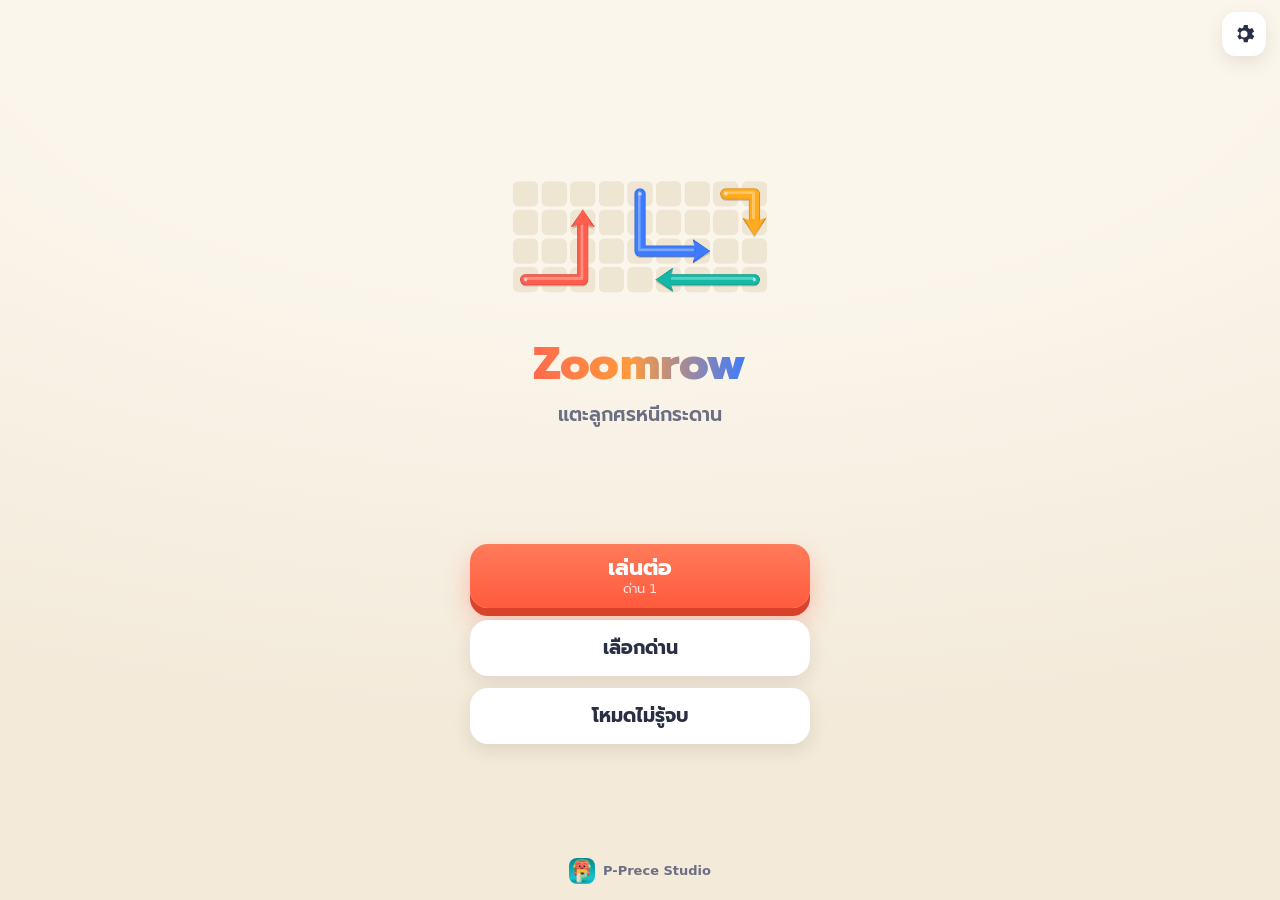
==== zoomrow/index.html @ d7a1a685 "Add Zoomrow: Arrow Escape web preview (/zoomrow/)" ====
<!doctype html>
<html lang="th">
<head>
<meta charset="utf-8">
<meta name="viewport" content="width=device-width, initial-scale=1, maximum-scale=1, user-scalable=no, viewport-fit=cover">
<meta name="theme-color" content="#FBF6EC">
<meta name="description" content="Zoomrow: Arrow Escape — แตะลูกศรหนีกระดาน เกมพัซเซิลจาก P-Prece Studio">
<title>Zoomrow: แตะลูกศรหนีกระดาน</title>
<link rel="manifest" href="manifest.json">
<link rel="icon" href="img/icon-192.png">
<link rel="apple-touch-icon" href="img/icon-192.png">
<link rel="stylesheet" href="css/style.css">
</head>
<body>
<div id="app">

  <!-- Splash -->
  <section id="splash" class="screen active">
    <div class="splash-inner">
      <img class="studio-logo" src="img/studio.png" alt="P-Prece Studio">
      <div class="studio-name">P-Prece Studio</div>
      <div class="studio-sub" data-i18n="presents">นำเสนอ</div>
      <div class="loadbar"><i id="loadfill"></i></div>
    </div>
  </section>

  <!-- Menu -->
  <section id="menu" class="screen">
    <div class="menu-top">
      <button class="icon-btn" id="menuSettings" aria-label="settings"><svg viewBox="0 0 24 24"><path d="M12 15.5a3.5 3.5 0 1 1 0-7 3.5 3.5 0 0 1 0 7Zm8.2-2.5.1-1-.1-1 2-1.6-2-3.4-2.4 1a7.8 7.8 0 0 0-1.7-1L15.8 3h-4l-.4 2.6a7.8 7.8 0 0 0-1.7 1l-2.4-1-2 3.4 2 1.6-.1 1 .1 1-2 1.6 2 3.4 2.4-1a7.8 7.8 0 0 0 1.7 1l.4 2.6h4l.4-2.6a7.8 7.8 0 0 0 1.7-1l2.4 1 2-3.4-2-1.6Z"/></svg></button>
    </div>
    <div class="logo-wrap">
      <canvas id="logoCanvas" width="600" height="300"></canvas>
      <h1 class="title">Zoomrow</h1>
      <div class="subtitle" data-i18n="subtitle">แตะลูกศรหนีกระดาน</div>
    </div>
    <div class="menu-btns">
      <button class="big-btn primary" id="btnPlay"><span data-i18n="play">เล่นต่อ</span><small id="playLv"></small></button>
      <button class="big-btn" id="btnLevels" data-i18n="levels">เลือกด่าน</button>
      <button class="big-btn" id="btnEndless"><span data-i18n="endless">โหมดไม่รู้จบ</span><small id="endlessBest"></small></button>
    </div>
    <div class="menu-foot"><img src="img/studio.png" alt=""><span>P-Prece Studio</span></div>
  </section>

  <!-- Level select -->
  <section id="levels" class="screen">
    <div class="bar">
      <button class="icon-btn" id="lvBack" aria-label="back"><svg viewBox="0 0 24 24"><path d="M15 5 8 12l7 7" fill="none" stroke="currentColor" stroke-width="2.6" stroke-linecap="round" stroke-linejoin="round"/></svg></button>
      <div class="bar-title" data-i18n="levels">เลือกด่าน</div>
      <div class="bar-stars"><span class="star-i">★</span><b id="totalStars">0</b>/150</div>
    </div>
    <div id="lvGrid" class="lv-grid"></div>
  </section>

  <!-- Game -->
  <section id="game" class="screen">
    <div class="hud">
      <div class="hud-row">
        <button class="icon-btn" id="gBack" aria-label="menu"><svg viewBox="0 0 24 24"><path d="M15 5 8 12l7 7" fill="none" stroke="currentColor" stroke-width="2.6" stroke-linecap="round" stroke-linejoin="round"/></svg></button>
        <div class="lv-label"><span id="lvText">ด่าน 1</span><small id="lvSub"></small></div>
        <div class="hearts" id="hearts"></div>
      </div>
      <div class="hud-row tools">
        <button class="tool" id="tHint"><svg viewBox="0 0 24 24"><path d="M9 18h6M10 21h4M12 3a6 6 0 0 0-3.6 10.8c.8.6 1.1 1.4 1.1 2.2h5c0-.8.3-1.6 1.1-2.2A6 6 0 0 0 12 3Z" fill="none" stroke="currentColor" stroke-width="2" stroke-linecap="round" stroke-linejoin="round"/></svg><span data-i18n="hint">คำใบ้</span><b id="hintCount">3</b></button>
        <button class="tool" id="tRestart"><svg viewBox="0 0 24 24"><path d="M4 12a8 8 0 1 0 2.4-5.7M4 4v5h5" fill="none" stroke="currentColor" stroke-width="2.2" stroke-linecap="round" stroke-linejoin="round"/></svg><span data-i18n="restart">เริ่มใหม่</span></button>
        <button class="tool" id="tSound"><svg viewBox="0 0 24 24" id="soundIcon"></svg><span data-i18n="sound">เสียง</span></button>
        <button class="tool" id="tSettings"><svg viewBox="0 0 24 24"><path d="M4 7h10M18 7h2M4 17h4M12 17h8" stroke="currentColor" stroke-width="2.2" stroke-linecap="round"/><circle cx="16" cy="7" r="2.3" fill="none" stroke="currentColor" stroke-width="2.2"/><circle cx="10" cy="17" r="2.3" fill="none" stroke="currentColor" stroke-width="2.2"/></svg><span data-i18n="settings">ตั้งค่า</span></button>
      </div>
    </div>
    <div class="board-wrap" id="boardWrap">
      <canvas id="board"></canvas>
      <div id="combo" class="combo"></div>
      <div id="tut" class="tut hidden">
        <div class="tut-ring"></div>
        <svg class="tut-hand" viewBox="0 0 64 64"><path d="M26 30V12a4.5 4.5 0 0 1 9 0v14l9.5 1.6A6 6 0 0 1 49.4 34L47 50a9 9 0 0 1-8.9 7.6H30a9 9 0 0 1-7.2-3.6L13 41a4.3 4.3 0 0 1 6.5-5.6L26 41Z" fill="#fff" stroke="#2A2F45" stroke-width="3" stroke-linejoin="round"/></svg>
      </div>
      <div id="tutBubble" class="tut-bubble hidden" data-i18n="tut">แตะลูกศรที่ทางข้างหน้าว่าง</div>
    </div>
    <div class="foot">
      <div class="left-count"><span data-i18n="left">เหลือ</span> <b id="leftCount">0</b></div>
      <div class="zoom">
        <button class="zbtn" id="zOut" aria-label="zoom out"><svg viewBox="0 0 24 24"><path d="M6 12h12" stroke="currentColor" stroke-width="2.8" stroke-linecap="round"/></svg></button>
        <button class="zbtn" id="zFit" aria-label="fit"><svg viewBox="0 0 24 24"><path d="M4 9V4h5M20 9V4h-5M4 15v5h5M20 15v5h-5" fill="none" stroke="currentColor" stroke-width="2.2" stroke-linecap="round" stroke-linejoin="round"/></svg></button>
        <button class="zbtn" id="zIn" aria-label="zoom in"><svg viewBox="0 0 24 24"><path d="M6 12h12M12 6v12" stroke="currentColor" stroke-width="2.8" stroke-linecap="round"/></svg></button>
      </div>
    </div>
  </section>

  <!-- Overlays -->
  <div id="winOv" class="overlay">
    <div class="card win-card">
      <div class="win-title" data-i18n="clear">ผ่านด่าน!</div>
      <div class="stars" id="winStars"><i>★</i><i>★</i><i>★</i></div>
      <div class="win-msg" id="winMsg"></div>
      <button class="big-btn primary" id="wNext" data-i18n="next">ด่านต่อไป</button>
      <div class="row2">
        <button class="big-btn small" id="wReplay" data-i18n="replay">เล่นอีกครั้ง</button>
        <button class="big-btn small" id="wMenu" data-i18n="menu">เมนู</button>
      </div>
    </div>
  </div>
  <div id="loseOv" class="overlay">
    <div class="card">
      <div class="lose-ico">♥</div>
      <div class="win-title" data-i18n="outHearts">หัวใจหมดแล้ว</div>
      <div class="win-msg" data-i18n="tryAgain">ลองวางลำดับใหม่อีกครั้งนะ</div>
      <button class="big-btn primary" id="lRetry" data-i18n="retryFree">เล่นใหม่ (ฟรี)</button>
      <button class="big-btn small" id="lMenu" data-i18n="menu">เมนู</button>
    </div>
  </div>
  <div id="setOv" class="overlay">
    <div class="card set-card">
      <div class="win-title" data-i18n="settings">ตั้งค่า</div>
      <div class="set-row"><span data-i18n="sound">เสียง</span><button class="tog" id="sSound"></button></div>
      <div class="set-row"><span data-i18n="vibrate">การสั่น</span><button class="tog" id="sVib"></button></div>
      <div class="set-row"><span data-i18n="dark">โหมดมืด</span><button class="tog" id="sDark"></button></div>
      <div class="set-row"><span data-i18n="language">ภาษา</span>
        <div class="seg" id="sLang"><button data-v="th">ไทย</button><button data-v="en">EN</button></div></div>
      <button class="big-btn small" id="sClose" data-i18n="done">เสร็จสิ้น</button>
      <div class="ver">Zoomrow v1.0.0 · P-Prece Studio</div>
    </div>
  </div>
  <canvas id="fx"></canvas>
</div>
<script src="js/core.js"></script>
<script src="js/levels-data.js"></script>
<script src="js/audio.js"></script>
<script src="js/game.js"></script>
</body>
</html>
---- zoomrow/css/style.css ----
@font-face{font-family:'Prompt';font-weight:400;font-display:swap;src:url(../fonts/prompt-400-thai.woff2) format('woff2');unicode-range:U+0E01-0E5B,U+200C-200D,U+25CC}
@font-face{font-family:'Prompt';font-weight:400;font-display:swap;src:url(../fonts/prompt-400-latin.woff2) format('woff2');unicode-range:U+0000-00FF,U+2000-206F,U+2190-21FF,U+2212}
@font-face{font-family:'Prompt';font-weight:600;font-display:swap;src:url(../fonts/prompt-600-thai.woff2) format('woff2');unicode-range:U+0E01-0E5B,U+200C-200D,U+25CC}
@font-face{font-family:'Prompt';font-weight:600;font-display:swap;src:url(../fonts/prompt-600-latin.woff2) format('woff2');unicode-range:U+0000-00FF,U+2000-206F,U+2190-21FF,U+2212}
@font-face{font-family:'Prompt';font-weight:700;font-display:swap;src:url(../fonts/prompt-700-thai.woff2) format('woff2');unicode-range:U+0E01-0E5B,U+200C-200D,U+25CC}
@font-face{font-family:'Prompt';font-weight:700;font-display:swap;src:url(../fonts/prompt-700-latin.woff2) format('woff2');unicode-range:U+0000-00FF,U+2000-206F,U+2190-21FF,U+2212}
@font-face{font-family:'Prompt';font-weight:800;font-display:swap;src:url(../fonts/prompt-800-thai.woff2) format('woff2');unicode-range:U+0E01-0E5B,U+200C-200D,U+25CC}
@font-face{font-family:'Prompt';font-weight:800;font-display:swap;src:url(../fonts/prompt-800-latin.woff2) format('woff2');unicode-range:U+0000-00FF,U+2000-206F,U+2190-21FF,U+2212}
:root{
  --bg:#FBF6EC;--bg2:#F3EADA;--ink:#2A2F45;--ink2:#6B6F82;--card:#FFFFFF;--tile:#EFE5D3;--tile2:#E6D9C2;--line:rgba(42,47,69,.10);
  --accent:#FF6A4D;--accent2:#FF9A3D;--ok:#22B07D;--heart:#F0466A;--shadow:0 6px 18px rgba(80,60,30,.12);
  --font:'Prompt','Noto Sans Thai','Noto Sans Thai UI','Sarabun','Leelawadee UI','Thonburi',system-ui,-apple-system,'Segoe UI',Roboto,sans-serif;
}
body.dark{--bg:#171A26;--bg2:#1F2333;--ink:#EEF0F7;--ink2:#A3A8BD;--card:#252A3C;--tile:#262B3E;--tile2:#2E3449;--line:rgba(255,255,255,.08);--shadow:0 6px 18px rgba(0,0,0,.35)}
*{box-sizing:border-box;-webkit-tap-highlight-color:transparent}
html,body{margin:0;height:100%;overflow:hidden;background:var(--bg);color:var(--ink);font-family:var(--font);overscroll-behavior:none;-webkit-user-select:none;user-select:none;-webkit-touch-callout:none}
button{font-family:inherit;color:inherit;border:0;background:none;cursor:pointer;touch-action:manipulation}
#app{position:fixed;inset:0;height:100dvh;display:flex;flex-direction:column;padding:env(safe-area-inset-top) env(safe-area-inset-right) env(safe-area-inset-bottom) env(safe-area-inset-left);background:radial-gradient(120% 80% at 50% 0%,var(--bg) 40%,var(--bg2) 100%)}
.screen{position:absolute;inset:0;display:none;flex-direction:column;padding:env(safe-area-inset-top) 0 env(safe-area-inset-bottom)}
.screen.active{display:flex;animation:fadeIn .28s ease}
@keyframes fadeIn{from{opacity:0;transform:translateY(6px)}to{opacity:1;transform:none}}
.hidden{display:none!important}
svg{width:24px;height:24px;fill:currentColor}
/* splash */
#splash{align-items:center;justify-content:center;background:var(--bg)}
.splash-inner{display:flex;flex-direction:column;align-items:center;gap:10px}
.studio-logo{width:116px;height:116px;border-radius:28px;box-shadow:0 10px 30px rgba(0,0,0,.18);animation:pop .6s cubic-bezier(.2,1.4,.4,1)}
@keyframes pop{from{transform:scale(.6);opacity:0}to{transform:none;opacity:1}}
.studio-name{font-weight:800;font-size:24px;letter-spacing:.3px;margin-top:8px}
.studio-sub{color:var(--ink2);font-size:14px}
.loadbar{width:170px;height:6px;border-radius:6px;background:var(--tile);overflow:hidden;margin-top:18px}
.loadbar i{display:block;height:100%;width:0;background:linear-gradient(90deg,var(--accent),var(--accent2));border-radius:6px;transition:width .2s}
/* menu */
#menu{align-items:center;justify-content:space-between;padding-bottom:calc(16px + env(safe-area-inset-bottom))}
.menu-top{align-self:stretch;display:flex;justify-content:flex-end;padding:12px 14px 0}
.icon-btn{width:44px;height:44px;border-radius:14px;background:var(--card);box-shadow:var(--shadow);display:grid;place-items:center;color:var(--ink)}
.icon-btn:active{transform:scale(.94)}
.logo-wrap{display:flex;flex-direction:column;align-items:center;margin-top:-10px}
#logoCanvas{width:min(78vw,330px);height:auto;aspect-ratio:2/1}
.title{font-size:46px;font-weight:800;margin:4px 0 0;letter-spacing:.5px;background:linear-gradient(90deg,#FF6A4D,#FF9A3D 45%,#3D7BFF);-webkit-background-clip:text;background-clip:text;color:transparent}
.subtitle{font-size:19px;font-weight:600;color:var(--ink2);margin-top:2px}
.menu-btns{display:flex;flex-direction:column;gap:12px;width:min(84vw,340px)}
.big-btn{min-height:56px;border-radius:18px;background:var(--card);box-shadow:var(--shadow);font-size:19px;font-weight:700;display:flex;flex-direction:column;align-items:center;justify-content:center;line-height:1.25;padding:8px 14px;transition:transform .1s}
.big-btn small{font-size:13px;font-weight:500;opacity:.8}
.big-btn.primary{background:linear-gradient(180deg,#FF7B5A,#FF5A3D);color:#fff;box-shadow:0 8px 0 #D9432B,0 12px 24px rgba(255,90,61,.35);min-height:64px;font-size:22px}
.big-btn.primary:active{transform:translateY(4px);box-shadow:0 4px 0 #D9432B,0 6px 14px rgba(255,90,61,.3)}
.big-btn:active{transform:scale(.97)}
.big-btn.small{min-height:48px;font-size:17px}
.menu-foot{display:flex;align-items:center;gap:8px;color:var(--ink2);font-size:13px;font-weight:600}
.menu-foot img{width:26px;height:26px;border-radius:8px}
/* level select */
.bar{display:flex;align-items:center;gap:12px;padding:12px 14px}
.bar-title{flex:1;font-size:21px;font-weight:700}
.bar-stars{font-weight:600;color:var(--ink2)}.bar-stars b{color:var(--ink)}
.star-i{color:#FFB020;margin-right:3px}
.lv-grid{flex:1;overflow-y:auto;display:grid;grid-template-columns:repeat(5,1fr);gap:10px;padding:6px 14px 24px;align-content:start;touch-action:pan-y}
.lv{aspect-ratio:1;border-radius:16px;background:var(--card);box-shadow:var(--shadow);display:flex;flex-direction:column;align-items:center;justify-content:center;font-weight:700;font-size:19px;position:relative}
.lv .st{font-size:10px;letter-spacing:1px;color:#FFB020;margin-top:1px}
.lv .st i{font-style:normal;color:var(--tile2)}
.lv.locked{opacity:.5;box-shadow:none;background:var(--tile)}
.lv.current{outline:3px solid var(--accent);outline-offset:-3px}
.lv .shape{position:absolute;top:6px;right:6px;width:13px;height:13px;fill:var(--accent);opacity:.75}
/* game */
.hud{padding:8px 12px 4px;display:flex;flex-direction:column;gap:8px}
.hud-row{display:flex;align-items:center;gap:10px}
.lv-label{flex:1;display:flex;flex-direction:column;line-height:1.15}
.lv-label span{font-size:20px;font-weight:800}
.lv-label small{font-size:12px;color:var(--ink2);font-weight:500}
.hearts{display:flex;gap:3px}
.hearts i{font-style:normal;font-size:24px;color:var(--heart);transition:transform .25s,opacity .25s;filter:drop-shadow(0 2px 2px rgba(240,70,106,.3))}
.hearts i.off{color:var(--tile2);filter:none;transform:scale(.85)}
.hearts i.lose{animation:hlose .5s}
@keyframes hlose{0%{transform:scale(1.4)}40%{transform:scale(.7) rotate(-12deg)}100%{transform:scale(.85)}}
.tools{gap:8px}
.tool{flex:1;height:44px;border-radius:14px;background:var(--card);box-shadow:var(--shadow);display:flex;align-items:center;justify-content:center;gap:5px;font-size:14px;font-weight:600;position:relative}
.tool svg{width:20px;height:20px}
.tool b{position:absolute;top:-6px;right:-4px;min-width:20px;height:20px;border-radius:10px;background:var(--accent);color:#fff;font-size:12px;display:grid;place-items:center;padding:0 5px}
.tool:active{transform:scale(.95)}
.tool.off{opacity:.55}
.board-wrap{flex:1;position:relative;min-height:0}
#board{position:absolute;inset:0;width:100%;height:100%;touch-action:none;display:block}
.foot{display:flex;align-items:center;justify-content:space-between;padding:6px 14px calc(10px + env(safe-area-inset-bottom))}
.left-count{font-weight:600;color:var(--ink2);font-size:15px}.left-count b{color:var(--ink);font-size:18px}
.zoom{display:flex;gap:8px}
.zbtn{width:44px;height:40px;border-radius:12px;background:var(--card);box-shadow:var(--shadow);font-size:22px;font-weight:700;display:grid;place-items:center}
.zbtn svg{width:18px;height:18px}
.combo{position:absolute;top:8px;left:50%;transform:translateX(-50%) scale(0);background:linear-gradient(90deg,#FFB020,#FF6A4D);color:#fff;font-weight:800;font-size:16px;padding:5px 14px;border-radius:20px;box-shadow:0 6px 16px rgba(255,106,77,.35);pointer-events:none;transition:transform .18s cubic-bezier(.3,1.6,.5,1);white-space:nowrap}
.combo.show{transform:translateX(-50%) scale(1)}
.combo.bump{animation:cbump .3s}
@keyframes cbump{50%{transform:translateX(-50%) scale(1.22)}}
.tut{position:absolute;pointer-events:none;left:0;top:0;width:0;height:0}
.tut-ring{position:absolute;left:-26px;top:-26px;width:52px;height:52px;border-radius:50%;border:4px solid rgba(255,106,77,.75);animation:ring 1.3s infinite}
@keyframes ring{0%{transform:scale(.5);opacity:1}100%{transform:scale(1.5);opacity:0}}
.tut-hand{position:absolute;left:-14px;top:2px;width:56px;height:56px;animation:tap 1.3s infinite;filter:drop-shadow(0 4px 6px rgba(0,0,0,.25))}
@keyframes tap{0%,100%{transform:translate(6px,12px)}45%{transform:translate(0,0) scale(.92)}}
.tut-bubble{position:absolute;left:50%;bottom:14px;transform:translateX(-50%);width:max-content;max-width:calc(100% - 28px);text-align:center;pointer-events:none;animation:fadeIn .4s;background:var(--ink);color:var(--bg);font-weight:600;font-size:15px;padding:8px 14px;border-radius:14px;box-shadow:var(--shadow)}
/* overlays */
.overlay{position:absolute;inset:0;background:rgba(20,22,34,.45);display:none;align-items:center;justify-content:center;z-index:20;backdrop-filter:blur(3px);-webkit-backdrop-filter:blur(3px)}
.overlay.show{display:flex;animation:fadeIn .25s}
.card{width:min(86vw,350px);background:var(--card);border-radius:26px;padding:24px 20px 20px;display:flex;flex-direction:column;gap:12px;box-shadow:0 20px 50px rgba(0,0,0,.3);text-align:center;animation:pop .4s cubic-bezier(.2,1.4,.4,1)}
.win-title{font-size:28px;font-weight:800}
.win-msg{color:var(--ink2);font-size:15px;min-height:20px}
.stars{display:flex;justify-content:center;gap:8px;font-size:52px;line-height:1}
.stars i{font-style:normal;color:var(--tile2);transform:scale(0);transition:transform .35s cubic-bezier(.3,1.7,.5,1)}
.stars i.on{color:#FFB020;text-shadow:0 4px 10px rgba(255,176,32,.45)}
.stars i.pop{transform:scale(1)}
.stars i:nth-child(2){font-size:64px;margin-top:-10px}
.row2{display:flex;gap:10px}.row2 .big-btn{flex:1}
.lose-ico{font-size:54px;line-height:1;color:var(--heart);opacity:.45;text-shadow:0 3px 0 rgba(0,0,0,.06)}
.set-row{display:flex;align-items:center;justify-content:space-between;font-size:17px;font-weight:600;padding:6px 4px;border-bottom:1px solid var(--line)}
.tog{width:56px;height:32px;border-radius:16px;background:var(--tile2);position:relative;transition:background .2s}
.tog::after{content:'';position:absolute;top:3px;left:3px;width:26px;height:26px;border-radius:50%;background:#fff;box-shadow:0 2px 4px rgba(0,0,0,.2);transition:transform .2s}
.tog.on{background:var(--ok)}.tog.on::after{transform:translateX(24px)}
.seg{display:flex;background:var(--tile);border-radius:12px;padding:3px}
.seg button{padding:6px 14px;border-radius:9px;font-weight:700;font-size:15px}
.seg button.on{background:var(--card);box-shadow:0 2px 6px rgba(0,0,0,.12)}
.ver{font-size:12px;color:var(--ink2)}
#fx{position:absolute;inset:0;width:100%;height:100%;pointer-events:none;z-index:30}
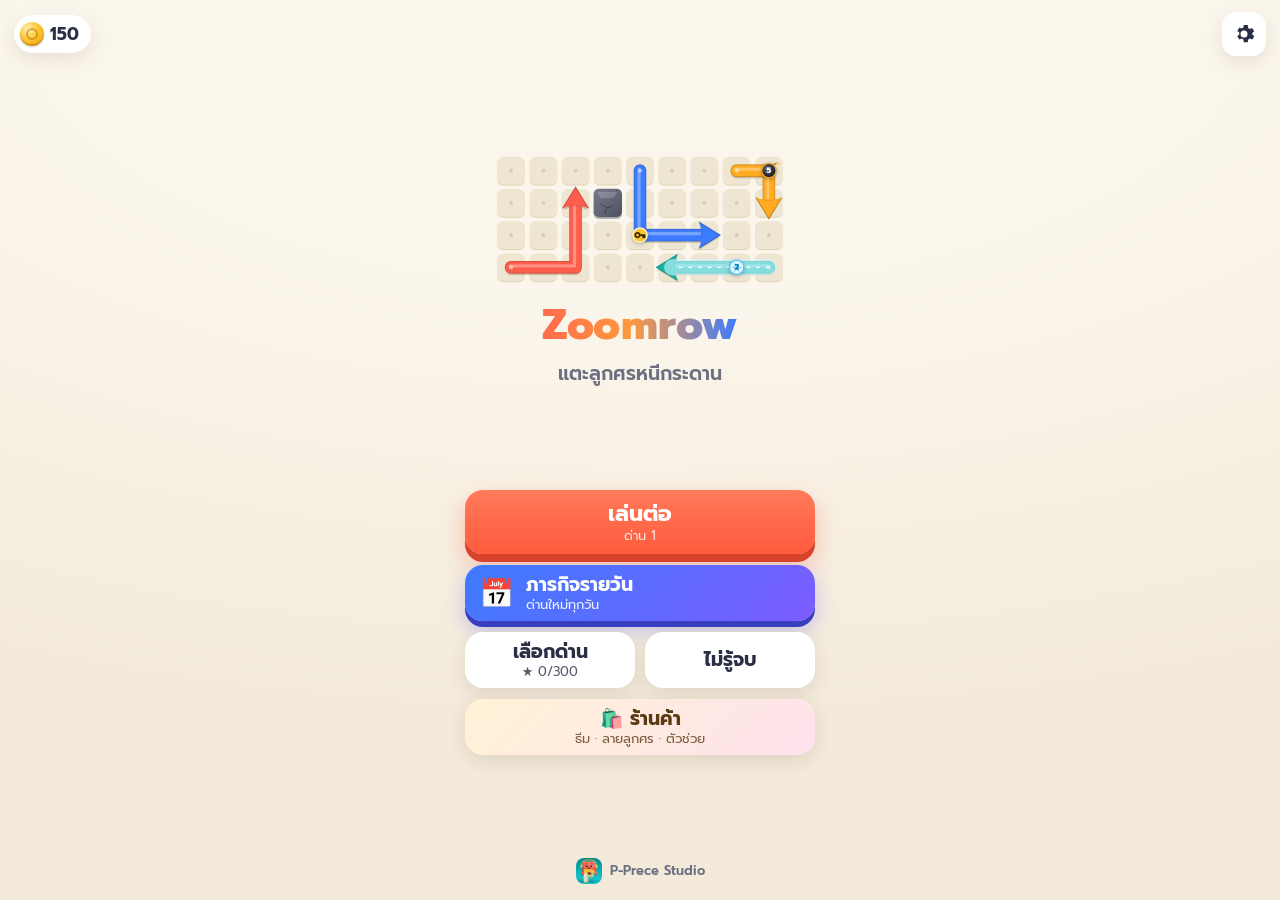
==== commit 3e351324: "Zoomrow v2: 100 dense levels, 5 mechanics, coins/shop/themes, daily challenge, music" ====
--- a/zoomrow/index.html
+++ b/zoomrow/index.html
@@ -6,70 +6,75 @@
 <meta name="theme-color" content="#FBF6EC">
 <meta name="description" content="Zoomrow: Arrow Escape — แตะลูกศรหนีกระดาน เกมพัซเซิลจาก P-Prece Studio">
 <title>Zoomrow: แตะลูกศรหนีกระดาน</title>
-<link rel="manifest" href="manifest.json">
-<link rel="icon" href="img/icon-192.png">
-<link rel="apple-touch-icon" href="img/icon-192.png">
-<link rel="stylesheet" href="css/style.css">
+<link rel="manifest" href="manifest.json?v=2">
+<link rel="icon" href="img/icon-192.png?v=2">
+<link rel="apple-touch-icon" href="img/icon-192.png?v=2">
+<link rel="stylesheet" href="css/style.css?v=2">
 </head>
 <body>
 <div id="app">
-
-  <!-- Splash -->
   <section id="splash" class="screen active">
     <div class="splash-inner">
-      <img class="studio-logo" src="img/studio.png" alt="P-Prece Studio">
+      <img class="studio-logo" src="img/studio.png?v=2" alt="P-Prece Studio">
       <div class="studio-name">P-Prece Studio</div>
       <div class="studio-sub" data-i18n="presents">นำเสนอ</div>
       <div class="loadbar"><i id="loadfill"></i></div>
     </div>
   </section>
 
-  <!-- Menu -->
   <section id="menu" class="screen">
-    <div class="menu-top">
+    <div class="topbar">
+      <div class="coin-pill"><i class="coin-ico"></i><b class="coin-val">0</b></div>
       <button class="icon-btn" id="menuSettings" aria-label="settings"><svg viewBox="0 0 24 24"><path d="M12 15.5a3.5 3.5 0 1 1 0-7 3.5 3.5 0 0 1 0 7Zm8.2-2.5.1-1-.1-1 2-1.6-2-3.4-2.4 1a7.8 7.8 0 0 0-1.7-1L15.8 3h-4l-.4 2.6a7.8 7.8 0 0 0-1.7 1l-2.4-1-2 3.4 2 1.6-.1 1 .1 1-2 1.6 2 3.4 2.4-1a7.8 7.8 0 0 0 1.7 1l.4 2.6h4l.4-2.6a7.8 7.8 0 0 0 1.7-1l2.4 1 2-3.4-2-1.6Z"/></svg></button>
     </div>
     <div class="logo-wrap">
-      <canvas id="logoCanvas" width="600" height="300"></canvas>
+      <canvas id="logoCanvas" width="600" height="280"></canvas>
       <h1 class="title">Zoomrow</h1>
       <div class="subtitle" data-i18n="subtitle">แตะลูกศรหนีกระดาน</div>
     </div>
     <div class="menu-btns">
       <button class="big-btn primary" id="btnPlay"><span data-i18n="play">เล่นต่อ</span><small id="playLv"></small></button>
-      <button class="big-btn" id="btnLevels" data-i18n="levels">เลือกด่าน</button>
-      <button class="big-btn" id="btnEndless"><span data-i18n="endless">โหมดไม่รู้จบ</span><small id="endlessBest"></small></button>
+      <button class="big-btn daily-btn" id="btnDaily"><span class="dl-ico">📅</span><span class="dl-txt"><span data-i18n="daily">ภารกิจรายวัน</span><small id="dailySub"></small></span><span class="dl-badge" id="dailyBadge"></span></button>
+      <div class="row2">
+        <button class="big-btn" id="btnLevels"><span data-i18n="levels">เลือกด่าน</span><small id="lvStarsSm"></small></button>
+        <button class="big-btn" id="btnEndless"><span data-i18n="endless">ไม่รู้จบ</span><small id="endlessBest"></small></button>
+      </div>
+      <button class="big-btn shop-btn" id="btnShop"><span>🛍️ <span data-i18n="shop">ร้านค้า</span></span><small data-i18n="shopSub">ธีม · ลายลูกศร · ตัวช่วย</small></button>
     </div>
-    <div class="menu-foot"><img src="img/studio.png" alt=""><span>P-Prece Studio</span></div>
+    <div class="menu-foot"><img src="img/studio.png?v=2" alt=""><span>P-Prece Studio</span></div>
   </section>
 
-  <!-- Level select -->
   <section id="levels" class="screen">
     <div class="bar">
-      <button class="icon-btn" id="lvBack" aria-label="back"><svg viewBox="0 0 24 24"><path d="M15 5 8 12l7 7" fill="none" stroke="currentColor" stroke-width="2.6" stroke-linecap="round" stroke-linejoin="round"/></svg></button>
+      <button class="icon-btn back" aria-label="back"><svg viewBox="0 0 24 24"><path d="M15 5 8 12l7 7" fill="none" stroke="currentColor" stroke-width="2.6" stroke-linecap="round" stroke-linejoin="round"/></svg></button>
       <div class="bar-title" data-i18n="levels">เลือกด่าน</div>
-      <div class="bar-stars"><span class="star-i">★</span><b id="totalStars">0</b>/150</div>
+      <div class="bar-stars"><span class="star-i">★</span><b id="totalStars">0</b>/300</div>
+      <div class="coin-pill sm"><i class="coin-ico"></i><b class="coin-val">0</b></div>
     </div>
     <div id="lvGrid" class="lv-grid"></div>
   </section>
 
-  <!-- Game -->
   <section id="game" class="screen">
     <div class="hud">
       <div class="hud-row">
         <button class="icon-btn" id="gBack" aria-label="menu"><svg viewBox="0 0 24 24"><path d="M15 5 8 12l7 7" fill="none" stroke="currentColor" stroke-width="2.6" stroke-linecap="round" stroke-linejoin="round"/></svg></button>
-        <div class="lv-label"><span id="lvText">ด่าน 1</span><small id="lvSub"></small></div>
-        <div class="hearts" id="hearts"></div>
+        <div class="lv-label"><div class="lv-top"><span id="lvText">ด่าน 1</span><em id="lvBadge" class="kbadge"></em></div><small id="lvSub"></small></div>
+        <div class="coin-pill sm"><i class="coin-ico"></i><b class="coin-val">0</b></div>
+        <div class="hearts" id="hearts"><i>♥</i><i>♥</i><i>♥</i></div>
       </div>
       <div class="hud-row tools">
-        <button class="tool" id="tHint"><svg viewBox="0 0 24 24"><path d="M9 18h6M10 21h4M12 3a6 6 0 0 0-3.6 10.8c.8.6 1.1 1.4 1.1 2.2h5c0-.8.3-1.6 1.1-2.2A6 6 0 0 0 12 3Z" fill="none" stroke="currentColor" stroke-width="2" stroke-linecap="round" stroke-linejoin="round"/></svg><span data-i18n="hint">คำใบ้</span><b id="hintCount">3</b></button>
+        <button class="tool" id="tHint"><svg viewBox="0 0 24 24"><path d="M9 18h6M10 21h4M12 3a6 6 0 0 0-3.6 10.8c.8.6 1.1 1.4 1.1 2.2h5c0-.8.3-1.6 1.1-2.2A6 6 0 0 0 12 3Z" fill="none" stroke="currentColor" stroke-width="2" stroke-linecap="round" stroke-linejoin="round"/></svg><span data-i18n="hint">คำใบ้</span><b id="cHint">3</b></button>
+        <button class="tool" id="tHammer"><svg viewBox="0 0 24 24"><path d="M14 4l6 6-3 3-6-6 3-3Zm-3 3-8 8 3 3 8-8" fill="none" stroke="currentColor" stroke-width="2" stroke-linejoin="round"/></svg><span data-i18n="hammer">ค้อนทุบ</span><b id="cHammer">2</b></button>
+        <button class="tool" id="tWand"><svg viewBox="0 0 24 24"><path d="M4 20 15 9M15 9l2-2M17 3v2M21 7h-2M19.5 4.5 18 6M13 3l.6 1.4L15 5l-1.4.6L13 7l-.6-1.4L11 5l1.4-.6L13 3Z" fill="none" stroke="currentColor" stroke-width="2" stroke-linecap="round" stroke-linejoin="round"/></svg><span data-i18n="wand">ไม้กายสิทธิ์</span><b id="cWand">1</b></button>
         <button class="tool" id="tRestart"><svg viewBox="0 0 24 24"><path d="M4 12a8 8 0 1 0 2.4-5.7M4 4v5h5" fill="none" stroke="currentColor" stroke-width="2.2" stroke-linecap="round" stroke-linejoin="round"/></svg><span data-i18n="restart">เริ่มใหม่</span></button>
-        <button class="tool" id="tSound"><svg viewBox="0 0 24 24" id="soundIcon"></svg><span data-i18n="sound">เสียง</span></button>
         <button class="tool" id="tSettings"><svg viewBox="0 0 24 24"><path d="M4 7h10M18 7h2M4 17h4M12 17h8" stroke="currentColor" stroke-width="2.2" stroke-linecap="round"/><circle cx="16" cy="7" r="2.3" fill="none" stroke="currentColor" stroke-width="2.2"/><circle cx="10" cy="17" r="2.3" fill="none" stroke="currentColor" stroke-width="2.2"/></svg><span data-i18n="settings">ตั้งค่า</span></button>
       </div>
     </div>
     <div class="board-wrap" id="boardWrap">
       <canvas id="board"></canvas>
       <div id="combo" class="combo"></div>
+      <div id="toast" class="toast"></div>
+      <div id="modeBar" class="mode-bar hidden"></div>
       <div id="tut" class="tut hidden">
         <div class="tut-ring"></div>
         <svg class="tut-hand" viewBox="0 0 64 64"><path d="M26 30V12a4.5 4.5 0 0 1 9 0v14l9.5 1.6A6 6 0 0 1 49.4 34L47 50a9 9 0 0 1-8.9 7.6H30a9 9 0 0 1-7.2-3.6L13 41a4.3 4.3 0 0 1 6.5-5.6L26 41Z" fill="#fff" stroke="#2A2F45" stroke-width="3" stroke-linejoin="round"/></svg>
@@ -86,12 +91,51 @@
     </div>
   </section>
 
-  <!-- Overlays -->
+  <section id="shop" class="screen">
+    <div class="bar">
+      <button class="icon-btn back" aria-label="back"><svg viewBox="0 0 24 24"><path d="M15 5 8 12l7 7" fill="none" stroke="currentColor" stroke-width="2.6" stroke-linecap="round" stroke-linejoin="round"/></svg></button>
+      <div class="bar-title" data-i18n="shop">ร้านค้า</div>
+      <div class="coin-pill sm"><i class="coin-ico"></i><b class="coin-val">0</b></div>
+    </div>
+    <div class="scroll">
+      <div class="preview-card"><canvas id="shopPreview" width="660" height="300"></canvas><div class="pv-label" id="pvLabel"></div></div>
+      <h3 data-i18n="themes">ธีมกระดาน</h3>
+      <div class="shop-grid" id="themeGrid"></div>
+      <h3 data-i18n="finishes">ลายลูกศร</h3>
+      <div class="shop-grid" id="finishGrid"></div>
+      <h3 data-i18n="boosters">ตัวช่วย</h3>
+      <div class="shop-list" id="boosterList"></div>
+    </div>
+  </section>
+
+  <section id="daily" class="screen">
+    <div class="bar">
+      <button class="icon-btn back" aria-label="back"><svg viewBox="0 0 24 24"><path d="M15 5 8 12l7 7" fill="none" stroke="currentColor" stroke-width="2.6" stroke-linecap="round" stroke-linejoin="round"/></svg></button>
+      <div class="bar-title" data-i18n="daily">ภารกิจรายวัน</div>
+      <div class="coin-pill sm"><i class="coin-ico"></i><b class="coin-val">0</b></div>
+    </div>
+    <div class="scroll">
+      <div class="daily-hero">
+        <div class="streak"><span class="flame">🔥</span><b id="streakNum">0</b><small data-i18n="streak">สถิติต่อเนื่อง (วัน)</small></div>
+        <div class="dl-date" id="dlDate"></div>
+      </div>
+      <div class="cal" id="cal"></div>
+      <div class="dl-info card-lite">
+        <div class="dl-info-title" data-i18n="todayPuzzle">ด่านของวันนี้</div>
+        <div id="dlMeta" class="dl-meta"></div>
+        <div class="dl-reward"><i class="coin-ico"></i> <span data-i18n="dailyReward">+60 เหรียญ เมื่อผ่านด่านครั้งแรกของวัน</span></div>
+      </div>
+      <button class="big-btn primary" id="btnDailyPlay"></button>
+    </div>
+  </section>
+
   <div id="winOv" class="overlay">
     <div class="card win-card">
-      <div class="win-title" data-i18n="clear">ผ่านด่าน!</div>
+      <div class="win-badge" id="winBadge"></div>
+      <div class="win-title" id="winTitle" data-i18n="clear">ผ่านด่าน!</div>
       <div class="stars" id="winStars"><i>★</i><i>★</i><i>★</i></div>
       <div class="win-msg" id="winMsg"></div>
+      <div class="win-coins" id="winCoins"></div>
       <button class="big-btn primary" id="wNext" data-i18n="next">ด่านต่อไป</button>
       <div class="row2">
         <button class="big-btn small" id="wReplay" data-i18n="replay">เล่นอีกครั้ง</button>
@@ -103,7 +147,8 @@
     <div class="card">
       <div class="lose-ico">♥</div>
       <div class="win-title" data-i18n="outHearts">หัวใจหมดแล้ว</div>
-      <div class="win-msg" data-i18n="tryAgain">ลองวางลำดับใหม่อีกครั้งนะ</div>
+      <div class="win-msg" id="loseMsg" data-i18n="tryAgain">ลองวางลำดับใหม่อีกครั้งนะ</div>
+      <button class="big-btn gold" id="lRefill"></button>
       <button class="big-btn primary" id="lRetry" data-i18n="retryFree">เล่นใหม่ (ฟรี)</button>
       <button class="big-btn small" id="lMenu" data-i18n="menu">เมนู</button>
     </div>
@@ -111,20 +156,39 @@
   <div id="setOv" class="overlay">
     <div class="card set-card">
       <div class="win-title" data-i18n="settings">ตั้งค่า</div>
-      <div class="set-row"><span data-i18n="sound">เสียง</span><button class="tog" id="sSound"></button></div>
-      <div class="set-row"><span data-i18n="vibrate">การสั่น</span><button class="tog" id="sVib"></button></div>
-      <div class="set-row"><span data-i18n="dark">โหมดมืด</span><button class="tog" id="sDark"></button></div>
-      <div class="set-row"><span data-i18n="language">ภาษา</span>
-        <div class="seg" id="sLang"><button data-v="th">ไทย</button><button data-v="en">EN</button></div></div>
+      <div class="set-row"><span data-i18n="music">เพลงประกอบ</span><button class="tog" id="sMusic"></button></div>
+      <div class="set-row"><span data-i18n="sfx">เสียงเอฟเฟกต์</span><button class="tog" id="sSfx"></button></div>
+      <div class="set-row"><span data-i18n="vibrate">สั่น</span><button class="tog" id="sVib"></button></div>
+      <div class="set-row"><span><span data-i18n="dark">โหมดมืด</span><small class="set-note" id="darkNote"></small></span><button class="tog" id="sDark"></button></div>
+      <div class="set-row"><span data-i18n="language">ภาษา</span><div class="seg" id="sLang"><button data-v="th">ไทย</button><button data-v="en">EN</button></div></div>
       <button class="big-btn small" id="sClose" data-i18n="done">เสร็จสิ้น</button>
-      <div class="ver">Zoomrow v1.0.0 · P-Prece Studio</div>
+      <div class="ver">Zoomrow v2.0.0 · P-Prece Studio</div>
     </div>
   </div>
+  <div id="introOv" class="overlay">
+    <div class="card intro-card">
+      <div class="intro-new" data-i18n="newMech">กลไกใหม่!</div>
+      <canvas id="introIcon" width="240" height="240"></canvas>
+      <div class="win-title" id="introTitle"></div>
+      <div class="win-msg" id="introText"></div>
+      <button class="big-btn primary" id="introOk" data-i18n="gotIt">เข้าใจแล้ว</button>
+    </div>
+  </div>
+  <div id="askOv" class="overlay">
+    <div class="card">
+      <div class="win-title" id="askTitle"></div>
+      <div class="win-msg" id="askText"></div>
+      <button class="big-btn gold" id="askYes"></button>
+      <button class="big-btn small" id="askNo" data-i18n="cancel">ยกเลิก</button>
+    </div>
+  </div>
+  <div id="loadOv" class="overlay"><div class="card loading-card"><div class="spinner"></div><div data-i18n="building">กำลังสร้างด่าน…</div></div></div>
+  <div id="floats"></div>
   <canvas id="fx"></canvas>
 </div>
-<script src="js/core.js"></script>
-<script src="js/levels-data.js"></script>
-<script src="js/audio.js"></script>
-<script src="js/game.js"></script>
+<script src="js/core.js?v=2"></script>
+<script src="js/levels.js?v=2"></script>
+<script src="js/audio.js?v=2"></script>
+<script src="js/game.js?v=2"></script>
 </body>
 </html>
--- a/zoomrow/css/style.css
+++ b/zoomrow/css/style.css
@@ -32,14 +32,14 @@
 .loadbar i{display:block;height:100%;width:0;background:linear-gradient(90deg,var(--accent),var(--accent2));border-radius:6px;transition:width .2s}
 /* menu */
 #menu{align-items:center;justify-content:space-between;padding-bottom:calc(16px + env(safe-area-inset-bottom))}
-.menu-top{align-self:stretch;display:flex;justify-content:flex-end;padding:12px 14px 0}
+.topbar{align-self:stretch;display:flex;justify-content:space-between;align-items:center;padding:12px 14px 0}
 .icon-btn{width:44px;height:44px;border-radius:14px;background:var(--card);box-shadow:var(--shadow);display:grid;place-items:center;color:var(--ink)}
 .icon-btn:active{transform:scale(.94)}
 .logo-wrap{display:flex;flex-direction:column;align-items:center;margin-top:-10px}
-#logoCanvas{width:min(78vw,330px);height:auto;aspect-ratio:2/1}
-.title{font-size:46px;font-weight:800;margin:4px 0 0;letter-spacing:.5px;background:linear-gradient(90deg,#FF6A4D,#FF9A3D 45%,#3D7BFF);-webkit-background-clip:text;background-clip:text;color:transparent}
+#logoCanvas{width:min(70vw,300px);height:auto;aspect-ratio:600/280}
+.title{font-size:42px;font-weight:800;margin:4px 0 0;letter-spacing:.5px;background:linear-gradient(90deg,#FF6A4D,#FF9A3D 45%,#3D7BFF);-webkit-background-clip:text;background-clip:text;color:transparent}
 .subtitle{font-size:19px;font-weight:600;color:var(--ink2);margin-top:2px}
-.menu-btns{display:flex;flex-direction:column;gap:12px;width:min(84vw,340px)}
+.menu-btns{display:flex;flex-direction:column;gap:11px;width:min(86vw,350px)}
 .big-btn{min-height:56px;border-radius:18px;background:var(--card);box-shadow:var(--shadow);font-size:19px;font-weight:700;display:flex;flex-direction:column;align-items:center;justify-content:center;line-height:1.25;padding:8px 14px;transition:transform .1s}
 .big-btn small{font-size:13px;font-weight:500;opacity:.8}
 .big-btn.primary{background:linear-gradient(180deg,#FF7B5A,#FF5A3D);color:#fff;box-shadow:0 8px 0 #D9432B,0 12px 24px rgba(255,90,61,.35);min-height:64px;font-size:22px}
@@ -116,3 +116,114 @@
 .seg button.on{background:var(--card);box-shadow:0 2px 6px rgba(0,0,0,.12)}
 .ver{font-size:12px;color:var(--ink2)}
 #fx{position:absolute;inset:0;width:100%;height:100%;pointer-events:none;z-index:30}
+
+/* ===== v2 ===== */
+.coin-pill{display:flex;align-items:center;gap:6px;background:var(--card);box-shadow:var(--shadow);border-radius:20px;padding:6px 12px 6px 6px;font-weight:700;font-size:17px;min-width:64px}
+.coin-pill.sm{padding:4px 10px 4px 4px;font-size:15px;min-width:0}
+.coin-ico{width:24px;height:24px;border-radius:50%;background:radial-gradient(circle at 35% 30%,#FFF3B0,#FFC531 45%,#E49B0F 100%);box-shadow:inset 0 -2px 0 rgba(160,90,0,.35),0 1px 2px rgba(0,0,0,.2);display:inline-block;position:relative;flex:none}
+.coin-ico::after{content:'';position:absolute;inset:6px;border-radius:50%;border:2px solid rgba(160,95,0,.45)}
+.coin-pill.sm .coin-ico{width:20px;height:20px}.coin-pill.sm .coin-ico::after{inset:5px}
+.coin-pill.bump{animation:cbump2 .4s}
+@keyframes cbump2{40%{transform:scale(1.15)}}
+.daily-btn{flex-direction:row!important;justify-content:flex-start!important;gap:12px;text-align:left;background:linear-gradient(135deg,#3D7BFF,#7C5CFF)!important;color:#fff;box-shadow:0 6px 0 #3A3FBF,0 10px 20px rgba(80,90,255,.3)!important}
+.daily-btn .dl-ico{font-size:28px}
+.dl-txt{display:flex;flex-direction:column;flex:1}.dl-txt small{font-size:13px;opacity:.9;font-weight:500}
+.dl-badge{font-size:12px;font-weight:700;background:rgba(255,255,255,.22);padding:3px 9px;border-radius:10px}
+.dl-badge:empty{display:none}
+.shop-btn{background:linear-gradient(135deg,#FFF3D6,#FFE1EC)!important;color:#5A3A12}
+body.dark .shop-btn,body.th-neon .shop-btn,body.th-cosmic .shop-btn{background:linear-gradient(135deg,#3A2F55,#5A2E4A)!important;color:#FFE7F2}
+.row2{display:flex;gap:10px}.row2 .big-btn{flex:1}
+.bar .coin-pill{margin-left:4px}
+.lv-label .lv-top{display:flex;align-items:center;gap:6px}
+.kbadge{font-style:normal;font-size:11px;font-weight:700;padding:2px 7px;border-radius:8px;color:#fff;white-space:nowrap}
+.kbadge:empty{display:none}
+.kbadge.hard{background:linear-gradient(90deg,#FF7A1A,#FF3D57)}
+.kbadge.boss{background:linear-gradient(90deg,#7C3AED,#C026D3)}
+.kbadge.daily{background:linear-gradient(90deg,#3D7BFF,#7C5CFF)}
+.kbadge.endless{background:linear-gradient(90deg,#14B8A6,#22A95B)}
+.hud .hud-row{gap:8px}
+.hearts i{font-size:22px}
+.tools{gap:6px}
+.tool{flex-direction:column;gap:1px;height:52px;font-size:11.5px;padding-top:2px}
+.tool svg{width:21px;height:21px}
+.tool.active{background:linear-gradient(180deg,#FF7B5A,#FF5A3D);color:#fff;box-shadow:0 0 0 3px rgba(255,106,77,.35)}
+.tool b.zero{background:#9AA0B4}
+.tool b.buy{background:#E49B0F}
+.toast{position:absolute;left:50%;top:44px;transform:translateX(-50%) translateY(-8px);opacity:0;background:var(--ink);color:var(--bg);padding:8px 14px;border-radius:14px;font-weight:600;font-size:14px;pointer-events:none;transition:all .2s;white-space:nowrap;max-width:94%;overflow:hidden;text-overflow:ellipsis;z-index:5}
+.toast.show{opacity:1;transform:translateX(-50%)}
+.mode-bar{position:absolute;left:50%;bottom:10px;transform:translateX(-50%);background:linear-gradient(90deg,#FF7B5A,#FF4D6D);color:#fff;font-weight:700;padding:8px 16px;border-radius:16px;box-shadow:0 6px 16px rgba(255,77,109,.35);white-space:nowrap;animation:pulse 1.2s infinite}
+@keyframes pulse{50%{transform:translateX(-50%) scale(1.04)}}
+.combo.fire{background:linear-gradient(90deg,#FF3D00,#FFB300);font-size:19px}
+.scroll{flex:1;overflow-y:auto;padding:4px 14px 24px;touch-action:pan-y}
+.scroll h3{margin:16px 2px 8px;font-size:17px}
+.preview-card{background:var(--card);border-radius:20px;box-shadow:var(--shadow);overflow:hidden;position:relative}
+#shopPreview{width:100%;height:auto;display:block;aspect-ratio:660/300}
+.pv-label{position:absolute;left:10px;top:10px;background:rgba(0,0,0,.45);color:#fff;font-size:12px;font-weight:600;padding:3px 9px;border-radius:10px}
+.shop-grid{display:grid;grid-template-columns:1fr 1fr;gap:10px}
+.sitem{background:var(--card);border-radius:16px;box-shadow:var(--shadow);padding:8px;display:flex;flex-direction:column;gap:6px;border:2px solid transparent;text-align:left}
+.sitem.sel{border-color:var(--accent)}
+.sitem canvas{width:100%;height:auto;aspect-ratio:2/1;border-radius:10px;display:block}
+.sitem .nm{font-weight:700;font-size:14px;line-height:1.2}
+.sbtn{height:34px;border-radius:11px;font-weight:700;font-size:14px;display:flex;align-items:center;justify-content:center;gap:5px;background:var(--tile)}
+.sbtn.buy{background:linear-gradient(180deg,#FFD45C,#F5A70F);color:#5A3A00}
+.sbtn.equip{background:var(--ok);color:#fff}
+.sbtn.using{background:transparent;color:var(--ok);border:2px solid var(--ok)}
+.sbtn .coin-ico{width:16px;height:16px}.sbtn .coin-ico::after{inset:4px;border-width:1.5px}
+.shop-list{display:flex;flex-direction:column;gap:10px}
+.brow{display:flex;align-items:center;gap:12px;background:var(--card);border-radius:16px;box-shadow:var(--shadow);padding:10px 12px}
+.brow .bi{width:42px;height:42px;border-radius:12px;background:var(--tile);display:grid;place-items:center}
+.brow .bt{flex:1;display:flex;flex-direction:column;font-weight:700}.brow .bt small{font-weight:500;color:var(--ink2);font-size:12.5px}
+.brow .sbtn{padding:0 12px}
+.daily-hero{display:flex;align-items:center;justify-content:space-between;background:linear-gradient(135deg,#3D7BFF,#7C5CFF);color:#fff;border-radius:20px;padding:16px 18px;box-shadow:0 8px 22px rgba(80,90,255,.3)}
+.streak{display:flex;align-items:baseline;gap:6px;flex-wrap:wrap}.streak b{font-size:40px;line-height:1}.streak small{font-size:13px;opacity:.9;width:100%}
+.flame{font-size:26px}
+.dl-date{font-weight:700;font-size:15px;text-align:right}
+.cal{display:grid;grid-template-columns:repeat(7,1fr);gap:7px;margin:14px 0}
+.cal .d{aspect-ratio:1;border-radius:12px;background:var(--card);box-shadow:var(--shadow);display:flex;flex-direction:column;align-items:center;justify-content:center;font-weight:700;font-size:14px;position:relative}
+.cal .d small{font-size:10px;font-weight:500;color:var(--ink2)}
+.cal .d.done{background:linear-gradient(180deg,#34D399,#10B981);color:#fff}.cal .d.done small{color:#E8FFF5}
+.cal .d.today{outline:3px solid #7C5CFF;outline-offset:-3px}
+.cal .d.future{opacity:.45;box-shadow:none}
+.cal .d .ck{position:absolute;top:2px;right:4px;font-size:10px}
+.card-lite{background:var(--card);border-radius:18px;box-shadow:var(--shadow);padding:14px;margin-bottom:14px}
+.dl-info-title{font-weight:700;font-size:16px;margin-bottom:6px}
+.dl-meta{display:flex;flex-wrap:wrap;gap:6px;margin-bottom:8px}
+.chip{display:inline-flex;align-items:center;gap:5px;background:var(--tile);border-radius:10px;padding:4px 9px;font-size:13px;font-weight:600}
+.chip canvas{width:18px;height:18px}
+.dl-reward{display:flex;align-items:center;gap:6px;font-size:14px;color:var(--ink2);font-weight:600}
+.dl-reward .coin-ico{width:18px;height:18px}.dl-reward .coin-ico::after{inset:4px}
+.win-badge{align-self:center;font-size:13px;font-weight:700;padding:3px 12px;border-radius:10px;color:#fff}
+.win-badge:empty{display:none}
+.win-coins{display:flex;align-items:center;justify-content:center;gap:8px;font-weight:800;font-size:22px;color:#E49B0F}
+.win-coins:empty{display:none}
+.big-btn.gold{background:linear-gradient(180deg,#FFD45C,#F5A70F);color:#5A3A00;box-shadow:0 6px 0 #C9830A,0 10px 20px rgba(245,167,15,.3)}
+.big-btn.gold:disabled{opacity:.5;filter:grayscale(.4)}
+.big-btn.gold .coin-ico{width:20px;height:20px}
+.intro-card canvas{width:120px;height:120px;align-self:center}
+.intro-new{align-self:center;background:linear-gradient(90deg,#FF7A1A,#FF3D57);color:#fff;font-weight:700;font-size:13px;padding:3px 12px;border-radius:10px}
+.set-note{display:block;font-size:11.5px;color:var(--ink2);font-weight:500}
+.set-note:empty{display:none}
+.tog:disabled{opacity:.4}
+.loading-card{align-items:center;font-weight:600}
+.spinner{width:40px;height:40px;border-radius:50%;border:4px solid var(--tile2);border-top-color:var(--accent);animation:spin .8s linear infinite}
+@keyframes spin{to{transform:rotate(360deg)}}
+#floats{position:absolute;inset:0;pointer-events:none;z-index:40;overflow:hidden}
+.float{position:absolute;transform:translate(-50%,-50%);font-weight:800;font-size:18px;white-space:nowrap;animation:floatUp 1.1s ease-out forwards;text-shadow:0 2px 0 rgba(0,0,0,.15)}
+.float.coin{color:#E49B0F;font-size:20px}.float.combo{color:#FF5A3D}.float.bad{color:#F0466A}.float.ice{color:#29B6F6}
+@keyframes floatUp{0%{opacity:0;transform:translate(-50%,-30%) scale(.7)}15%{opacity:1;transform:translate(-50%,-60%) scale(1.1)}100%{opacity:0;transform:translate(-50%,-180%) scale(1)}}
+.lv .tag{position:absolute;bottom:3px;left:50%;transform:translateX(-50%);font-size:9.5px;font-weight:700;color:#fff;padding:0 6px;border-radius:6px;line-height:15px;white-space:nowrap}
+.lv .tag.hard{background:#FF5A3D}.lv .tag.boss{background:#9333EA}
+.lv.hard{box-shadow:0 0 0 2px #FF9A6B inset,var(--shadow)}
+.lv.boss{box-shadow:0 0 0 2px #B57BFF inset,var(--shadow);background:linear-gradient(180deg,var(--card),rgba(180,120,255,.15))}
+.lv.has-tag .st{margin-bottom:9px}
+.lv-grid{grid-template-columns:repeat(5,1fr)}
+body.th-cosmic #app{background:radial-gradient(1px 1px at 20% 30%,#fff,transparent),radial-gradient(1px 1px at 70% 80%,#fff,transparent),radial-gradient(1.5px 1.5px at 40% 60%,#cfe,transparent),radial-gradient(1px 1px at 85% 20%,#fff,transparent),radial-gradient(1px 1px at 10% 85%,#fde,transparent),radial-gradient(120% 80% at 50% 0%,#24124A 0%,#0A0E26 60%,#05060F 100%)}
+body.th-neon #app{background:radial-gradient(120% 80% at 50% 0%,#141B3D 0%,#0B1026 70%)}
+body.th-zen #app{background:linear-gradient(180deg,#F6EAD3,#E6CFA6)}
+body.th-pastel #app{background:linear-gradient(160deg,#F4ECFF,#FFE8DC)}
+.coin-pill.deny{animation:deny .45s}
+@keyframes deny{20%,60%{transform:translateX(-5px)}40%,80%{transform:translateX(5px)}}
+#btnDailyPlay{width:100%}
+.lv-top{white-space:nowrap;min-width:0}
+.lv-top #lvText{overflow:hidden;text-overflow:ellipsis}
+.lv-label{min-width:0;overflow:hidden}
